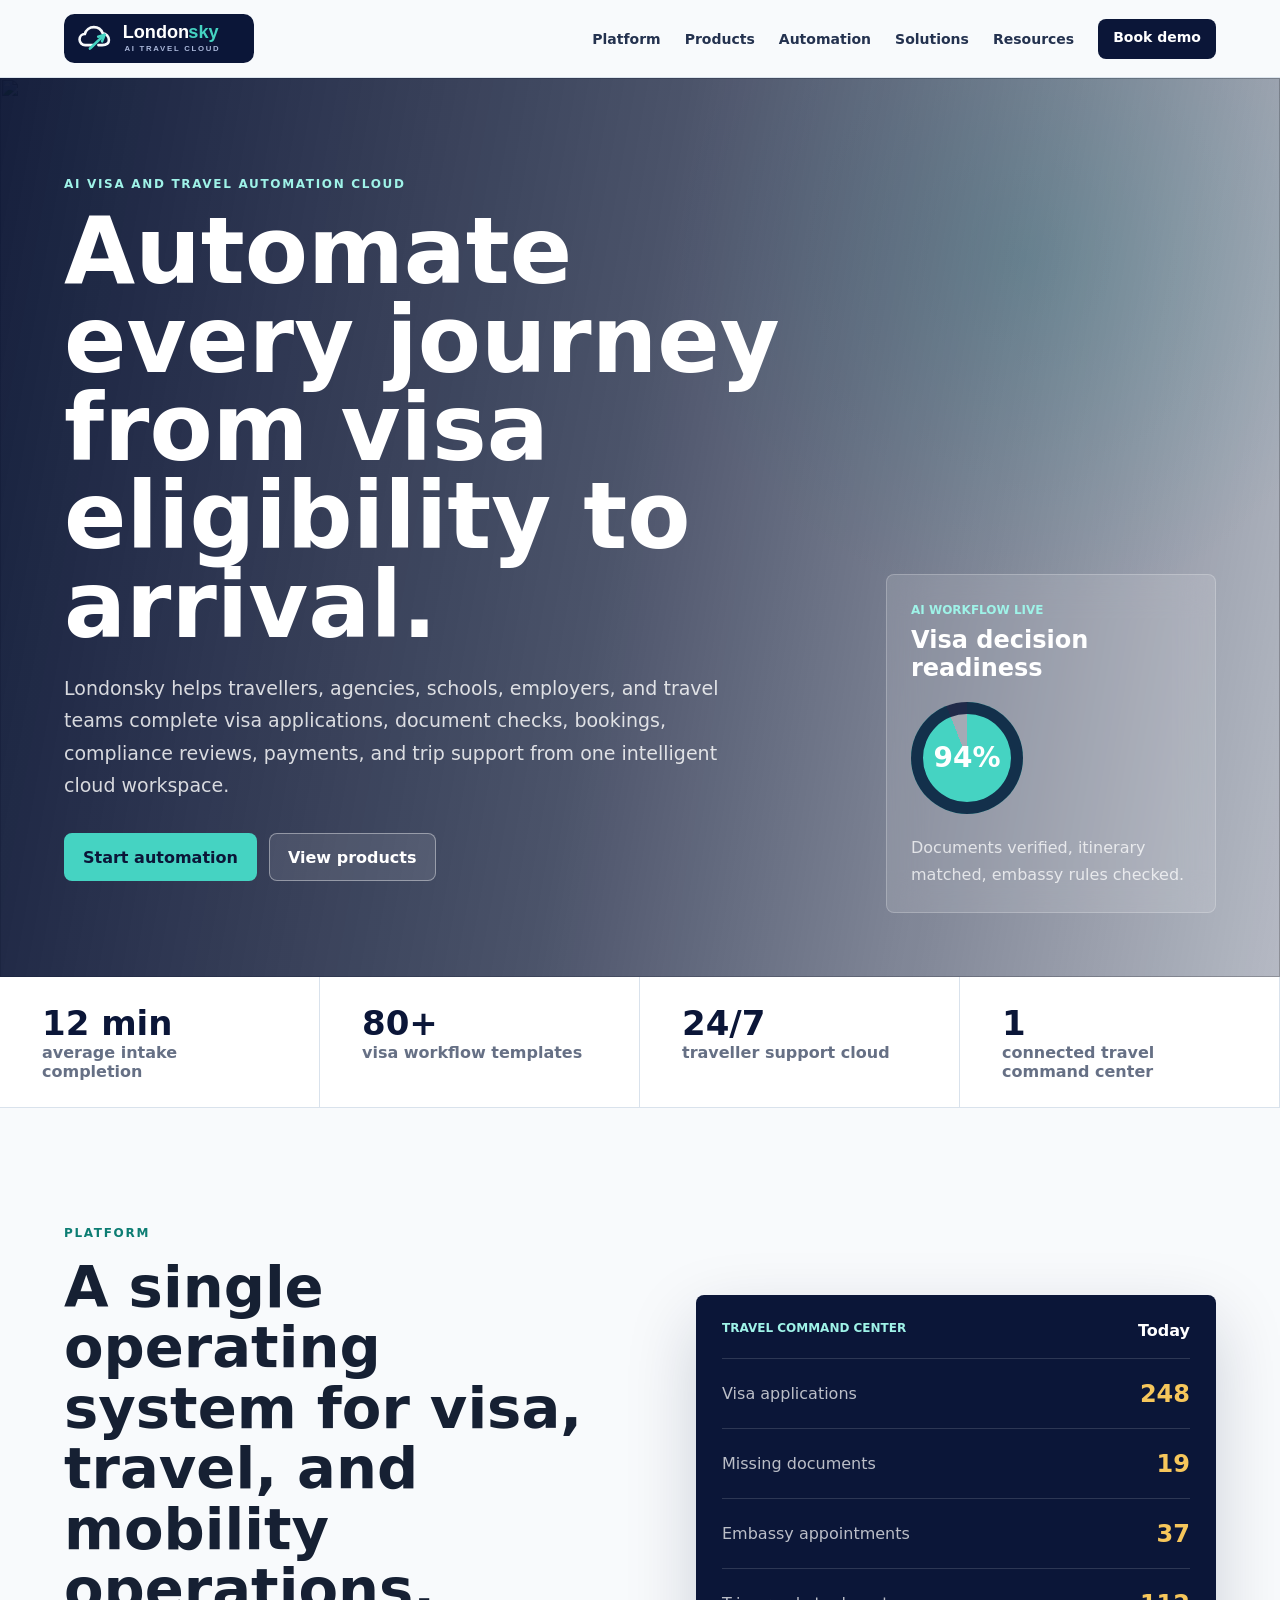
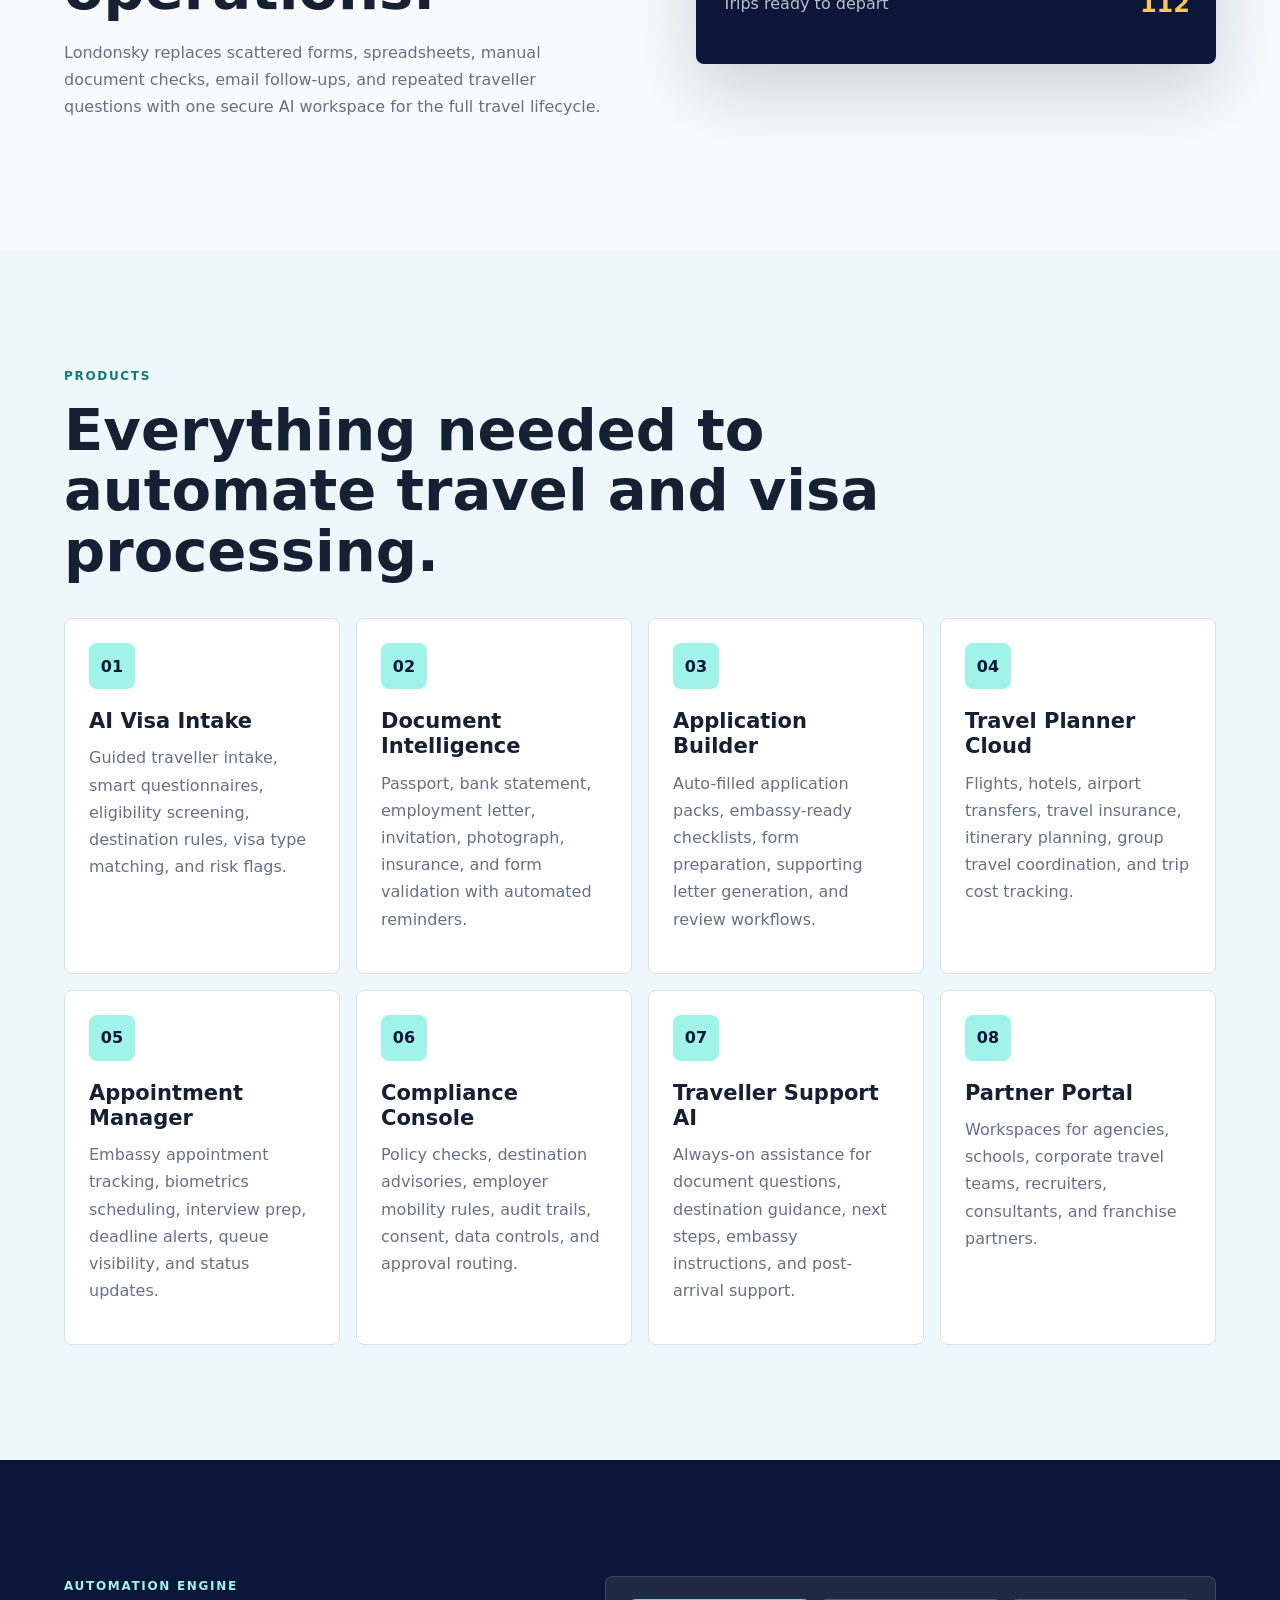
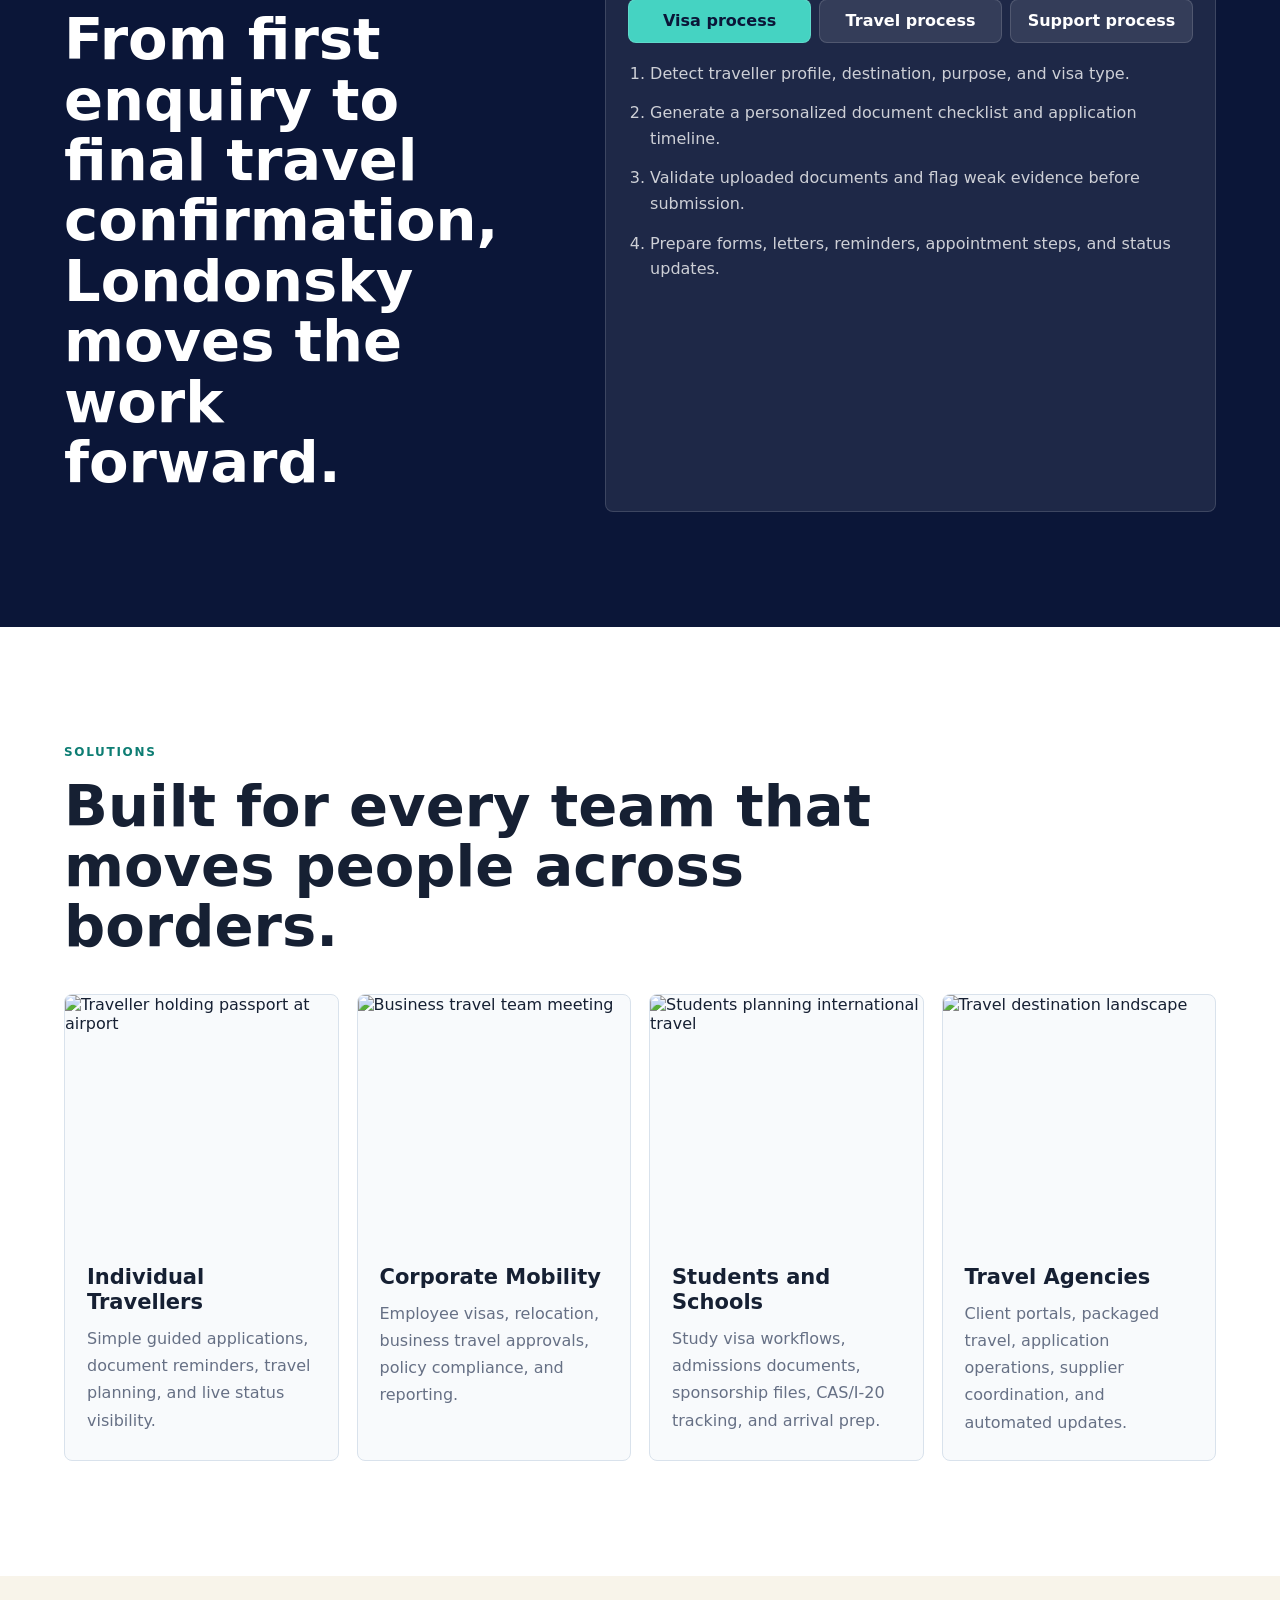
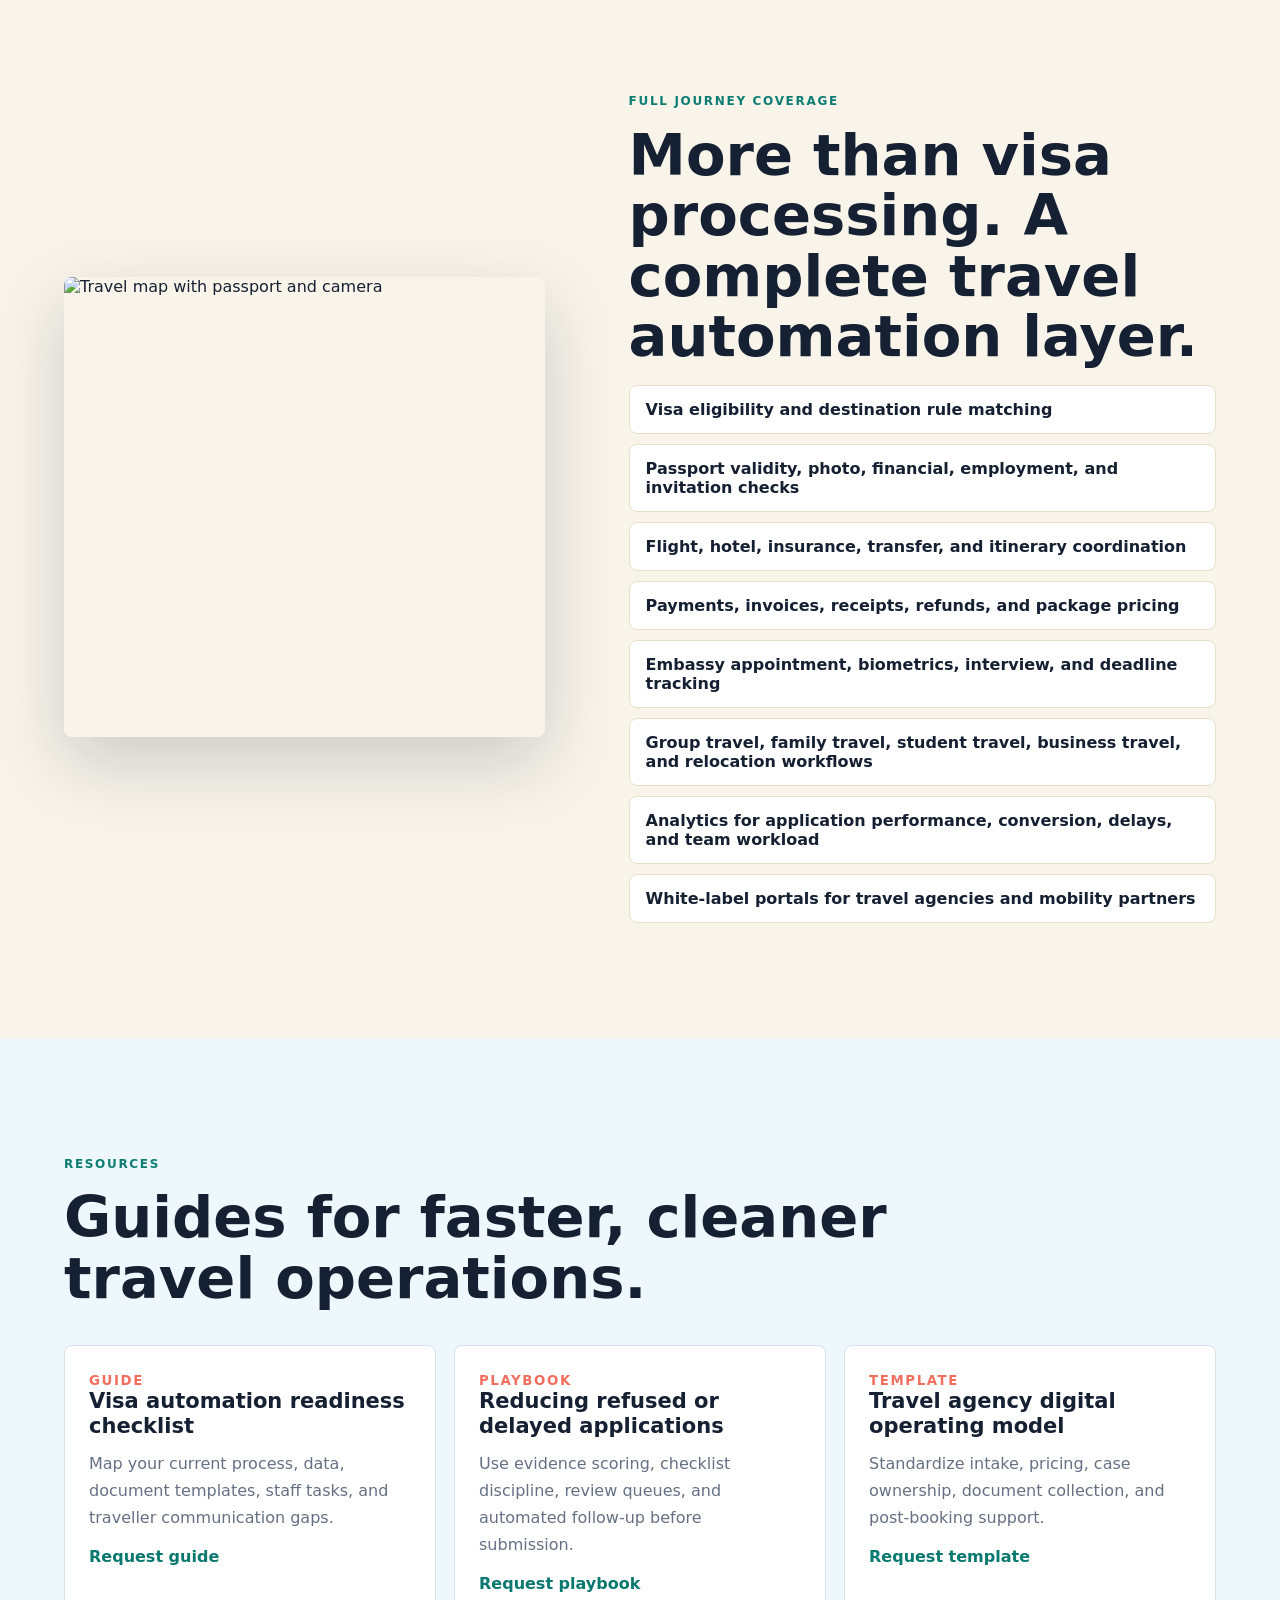
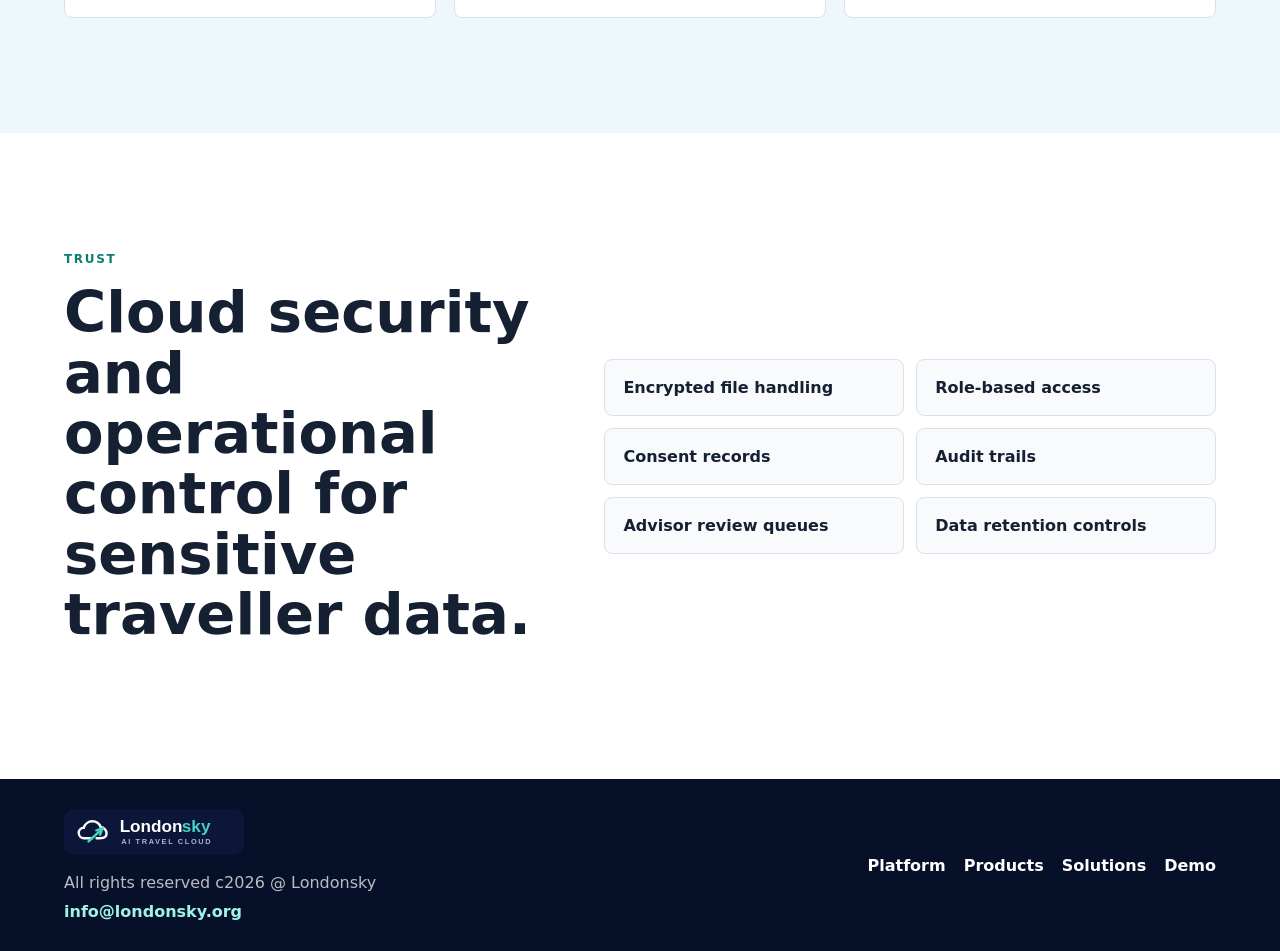
==== index.html @ 9ec7da18 "Create Londonsky travel website" ====
<!doctype html>
<html lang="en">
<head>
  <meta charset="utf-8">
  <meta name="viewport" content="width=device-width, initial-scale=1">
  <title>Londonsky | AI Visa and Travel Automation Cloud</title>
  <meta name="description" content="Londonsky automates visa processing, travel applications, itinerary planning, document checks, compliance, and traveller support in one AI-powered cloud platform.">
  <link rel="icon" href="favicon.svg" type="image/svg+xml">
  <link rel="preconnect" href="https://images.unsplash.com">
  <link rel="preconnect" href="https://images.pexels.com">
  <link rel="stylesheet" href="styles.css">
</head>
<body>
  <header class="site-header">
    <a class="brand" href="#top" aria-label="Londonsky home">
      <img src="logo.svg" alt="Londonsky">
    </a>
    <button class="nav-toggle" type="button" aria-expanded="false" aria-controls="site-nav">
      <span></span><span></span><span></span>
    </button>
    <nav id="site-nav" class="site-nav" aria-label="Primary navigation">
      <a href="#platform">Platform</a>
      <a href="#products">Products</a>
      <a href="#automation">Automation</a>
      <a href="#solutions">Solutions</a>
      <a href="#resources">Resources</a>
      <a class="nav-cta" href="contact.html">Book demo</a>
    </nav>
  </header>

  <main id="top">
    <section class="hero">
      <div class="hero-bg">
        <img src="https://images.unsplash.com/photo-1436491865332-7a61a109cc05?auto=format&fit=crop&w=1900&q=80" alt="">
      </div>
      <div class="hero-shade"></div>
      <div class="hero-inner">
        <p class="eyebrow">AI visa and travel automation cloud</p>
        <h1>Automate every journey from visa eligibility to arrival.</h1>
        <p class="hero-copy">Londonsky helps travellers, agencies, schools, employers, and travel teams complete visa applications, document checks, bookings, compliance reviews, payments, and trip support from one intelligent cloud workspace.</p>
        <div class="hero-actions">
          <a class="button button-primary" href="contact.html">Start automation</a>
          <a class="button button-ghost" href="#products">View products</a>
        </div>
      </div>
      <aside class="status-card" aria-label="Application status summary">
        <span>AI workflow live</span>
        <strong>Visa decision readiness</strong>
        <div class="score-ring">94%</div>
        <p>Documents verified, itinerary matched, embassy rules checked.</p>
      </aside>
    </section>

    <section class="strip" aria-label="Londonsky capabilities">
      <div><strong>12 min</strong><span>average intake completion</span></div>
      <div><strong>80+</strong><span>visa workflow templates</span></div>
      <div><strong>24/7</strong><span>traveller support cloud</span></div>
      <div><strong>1</strong><span>connected travel command center</span></div>
    </section>

    <section id="platform" class="section platform">
      <div class="section-copy">
        <p class="eyebrow">Platform</p>
        <h2>A single operating system for visa, travel, and mobility operations.</h2>
        <p>Londonsky replaces scattered forms, spreadsheets, manual document checks, email follow-ups, and repeated traveller questions with one secure AI workspace for the full travel lifecycle.</p>
      </div>
      <div class="ops-board">
        <div class="board-head">
          <span>Travel command center</span>
          <b>Today</b>
        </div>
        <div class="board-row"><span>Visa applications</span><strong>248</strong></div>
        <div class="board-row"><span>Missing documents</span><strong>19</strong></div>
        <div class="board-row"><span>Embassy appointments</span><strong>37</strong></div>
        <div class="board-row"><span>Trips ready to depart</span><strong>112</strong></div>
      </div>
    </section>

    <section id="products" class="section section-light">
      <div class="section-head">
        <p class="eyebrow">Products</p>
        <h2>Everything needed to automate travel and visa processing.</h2>
      </div>
      <div class="product-grid">
        <article>
          <span>01</span>
          <h3>AI Visa Intake</h3>
          <p>Guided traveller intake, smart questionnaires, eligibility screening, destination rules, visa type matching, and risk flags.</p>
        </article>
        <article>
          <span>02</span>
          <h3>Document Intelligence</h3>
          <p>Passport, bank statement, employment letter, invitation, photograph, insurance, and form validation with automated reminders.</p>
        </article>
        <article>
          <span>03</span>
          <h3>Application Builder</h3>
          <p>Auto-filled application packs, embassy-ready checklists, form preparation, supporting letter generation, and review workflows.</p>
        </article>
        <article>
          <span>04</span>
          <h3>Travel Planner Cloud</h3>
          <p>Flights, hotels, airport transfers, travel insurance, itinerary planning, group travel coordination, and trip cost tracking.</p>
        </article>
        <article>
          <span>05</span>
          <h3>Appointment Manager</h3>
          <p>Embassy appointment tracking, biometrics scheduling, interview prep, deadline alerts, queue visibility, and status updates.</p>
        </article>
        <article>
          <span>06</span>
          <h3>Compliance Console</h3>
          <p>Policy checks, destination advisories, employer mobility rules, audit trails, consent, data controls, and approval routing.</p>
        </article>
        <article>
          <span>07</span>
          <h3>Traveller Support AI</h3>
          <p>Always-on assistance for document questions, destination guidance, next steps, embassy instructions, and post-arrival support.</p>
        </article>
        <article>
          <span>08</span>
          <h3>Partner Portal</h3>
          <p>Workspaces for agencies, schools, corporate travel teams, recruiters, consultants, and franchise partners.</p>
        </article>
      </div>
    </section>

    <section id="automation" class="section automation">
      <div>
        <p class="eyebrow">Automation engine</p>
        <h2>From first enquiry to final travel confirmation, Londonsky moves the work forward.</h2>
      </div>
      <div class="automation-tabs">
        <div class="tab-buttons" role="tablist" aria-label="Automation workflows">
          <button class="active" type="button" data-tab="visa">Visa process</button>
          <button type="button" data-tab="travel">Travel process</button>
          <button type="button" data-tab="support">Support process</button>
        </div>
        <div class="tab-panel active" id="visa">
          <ol>
            <li>Detect traveller profile, destination, purpose, and visa type.</li>
            <li>Generate a personalized document checklist and application timeline.</li>
            <li>Validate uploaded documents and flag weak evidence before submission.</li>
            <li>Prepare forms, letters, reminders, appointment steps, and status updates.</li>
          </ol>
        </div>
        <div class="tab-panel" id="travel">
          <ol>
            <li>Create smart itineraries based on visa rules, budget, and trip goals.</li>
            <li>Coordinate flights, hotels, insurance, transfers, and travel documents.</li>
            <li>Track payment milestones, approvals, deadlines, and supplier tasks.</li>
            <li>Send departure packs with confirmations, contacts, and local guidance.</li>
          </ol>
        </div>
        <div class="tab-panel" id="support">
          <ol>
            <li>Answer traveller questions with AI-guided next steps.</li>
            <li>Escalate complex cases to human advisors with complete case history.</li>
            <li>Monitor rule changes, missing documents, and urgent deadlines.</li>
            <li>Keep travellers informed before, during, and after the journey.</li>
          </ol>
        </div>
      </div>
    </section>

    <section id="solutions" class="section solutions">
      <div class="section-head">
        <p class="eyebrow">Solutions</p>
        <h2>Built for every team that moves people across borders.</h2>
      </div>
      <div class="solution-grid">
        <article>
          <img src="https://images.pexels.com/photos/3769138/pexels-photo-3769138.jpeg?auto=compress&cs=tinysrgb&w=900" alt="Traveller holding passport at airport">
          <h3>Individual Travellers</h3>
          <p>Simple guided applications, document reminders, travel planning, and live status visibility.</p>
        </article>
        <article>
          <img src="https://images.unsplash.com/photo-1521791136064-7986c2920216?auto=format&fit=crop&w=900&q=80" alt="Business travel team meeting">
          <h3>Corporate Mobility</h3>
          <p>Employee visas, relocation, business travel approvals, policy compliance, and reporting.</p>
        </article>
        <article>
          <img src="https://images.unsplash.com/photo-1523580846011-d3a5bc25702b?auto=format&fit=crop&w=900&q=80" alt="Students planning international travel">
          <h3>Students and Schools</h3>
          <p>Study visa workflows, admissions documents, sponsorship files, CAS/I-20 tracking, and arrival prep.</p>
        </article>
        <article>
          <img src="https://images.unsplash.com/photo-1500530855697-b586d89ba3ee?auto=format&fit=crop&w=900&q=80" alt="Travel destination landscape">
          <h3>Travel Agencies</h3>
          <p>Client portals, packaged travel, application operations, supplier coordination, and automated updates.</p>
        </article>
      </div>
    </section>

    <section class="section journey">
      <div class="journey-image">
        <img src="https://images.unsplash.com/photo-1488646953014-85cb44e25828?auto=format&fit=crop&w=1200&q=80" alt="Travel map with passport and camera">
      </div>
      <div>
        <p class="eyebrow">Full journey coverage</p>
        <h2>More than visa processing. A complete travel automation layer.</h2>
        <div class="feature-list">
          <span>Visa eligibility and destination rule matching</span>
          <span>Passport validity, photo, financial, employment, and invitation checks</span>
          <span>Flight, hotel, insurance, transfer, and itinerary coordination</span>
          <span>Payments, invoices, receipts, refunds, and package pricing</span>
          <span>Embassy appointment, biometrics, interview, and deadline tracking</span>
          <span>Group travel, family travel, student travel, business travel, and relocation workflows</span>
          <span>Analytics for application performance, conversion, delays, and team workload</span>
          <span>White-label portals for travel agencies and mobility partners</span>
        </div>
      </div>
    </section>

    <section id="resources" class="section resources">
      <div class="section-head">
        <p class="eyebrow">Resources</p>
        <h2>Guides for faster, cleaner travel operations.</h2>
      </div>
      <div class="resource-grid">
        <article>
          <small>Guide</small>
          <h3>Visa automation readiness checklist</h3>
          <p>Map your current process, data, document templates, staff tasks, and traveller communication gaps.</p>
          <a href="contact.html">Request guide</a>
        </article>
        <article>
          <small>Playbook</small>
          <h3>Reducing refused or delayed applications</h3>
          <p>Use evidence scoring, checklist discipline, review queues, and automated follow-up before submission.</p>
          <a href="contact.html">Request playbook</a>
        </article>
        <article>
          <small>Template</small>
          <h3>Travel agency digital operating model</h3>
          <p>Standardize intake, pricing, case ownership, document collection, and post-booking support.</p>
          <a href="contact.html">Request template</a>
        </article>
      </div>
    </section>

    <section class="section trust">
      <div>
        <p class="eyebrow">Trust</p>
        <h2>Cloud security and operational control for sensitive traveller data.</h2>
      </div>
      <div class="trust-grid">
        <span>Encrypted file handling</span>
        <span>Role-based access</span>
        <span>Consent records</span>
        <span>Audit trails</span>
        <span>Advisor review queues</span>
        <span>Data retention controls</span>
      </div>
    </section>

  </main>

  <footer class="site-footer">
    <div class="footer-brand">
      <a class="footer-logo" href="#top"><img src="logo.svg" alt="Londonsky"></a>
      <p>All rights reserved c2026 @ Londonsky</p>
      <a href="mailto:info@londonsky.org">info@londonsky.org</a>
    </div>
    <nav aria-label="Footer navigation">
      <a href="#platform">Platform</a>
      <a href="#products">Products</a>
      <a href="#solutions">Solutions</a>
      <a href="contact.html">Demo</a>
    </nav>
  </footer>

  <script src="script.js"></script>
</body>
</html>
---- styles.css ----
:root {
  --navy: #0b1638;
  --navy-2: #121f4a;
  --sky: #45d3c2;
  --aqua: #9ff3e8;
  --gold: #f6c65b;
  --coral: #f06f5f;
  --paper: #f8fafc;
  --white: #ffffff;
  --ink: #162033;
  --muted: #667085;
  --line: #d9e2ec;
  --shadow: 0 26px 70px rgba(11, 22, 56, 0.18);
  font-family: Inter, ui-sans-serif, system-ui, -apple-system, BlinkMacSystemFont, "Segoe UI", sans-serif;
}

* {
  box-sizing: border-box;
}

html {
  scroll-behavior: smooth;
}

body {
  margin: 0;
  color: var(--ink);
  background: var(--paper);
}

img {
  display: block;
  max-width: 100%;
}

a {
  color: inherit;
  text-decoration: none;
}

.site-header {
  position: sticky;
  top: 0;
  z-index: 30;
  display: flex;
  align-items: center;
  justify-content: space-between;
  min-height: 78px;
  padding: 12px clamp(18px, 5vw, 68px);
  background: rgba(248, 250, 252, 0.92);
  border-bottom: 1px solid rgba(217, 226, 236, 0.92);
  backdrop-filter: blur(16px);
}

.brand img {
  width: 190px;
  height: auto;
}

.site-nav {
  display: flex;
  align-items: center;
  gap: 24px;
  color: #24324f;
  font-size: 14px;
  font-weight: 800;
}

.nav-cta {
  min-height: 40px;
  padding: 10px 15px;
  color: var(--white);
  background: var(--navy);
  border-radius: 8px;
}

.nav-toggle {
  display: none;
  width: 42px;
  height: 42px;
  padding: 10px;
  background: var(--white);
  border: 1px solid var(--line);
  border-radius: 8px;
}

.nav-toggle span {
  display: block;
  height: 2px;
  margin: 5px 0;
  background: var(--navy);
}

.hero {
  position: relative;
  display: grid;
  min-height: calc(100vh - 78px);
  padding: clamp(42px, 8vw, 96px) clamp(18px, 5vw, 68px);
  overflow: hidden;
}

.hero-bg,
.hero-shade {
  position: absolute;
  inset: 0;
}

.hero-bg img {
  width: 100%;
  height: 100%;
  object-fit: cover;
}

.hero-shade {
  background:
    linear-gradient(100deg, rgba(9, 19, 50, 0.95), rgba(9, 19, 50, 0.72) 48%, rgba(9, 19, 50, 0.28)),
    radial-gradient(circle at 80% 20%, rgba(69, 211, 194, 0.28), transparent 28%);
}

.hero-inner {
  position: relative;
  z-index: 2;
  align-self: center;
  width: min(820px, 100%);
  color: var(--white);
}

.eyebrow {
  margin: 0 0 14px;
  color: #0d7d73;
  font-size: 12px;
  font-weight: 900;
  letter-spacing: 0.14em;
  text-transform: uppercase;
}

.hero .eyebrow,
.automation .eyebrow {
  color: var(--aqua);
}

h1,
h2,
h3,
p {
  margin-top: 0;
}

h1 {
  margin-bottom: 22px;
  font-size: clamp(44px, 7.5vw, 92px);
  line-height: 0.96;
  letter-spacing: 0;
}

h2 {
  margin-bottom: 18px;
  font-size: clamp(30px, 4.5vw, 58px);
  line-height: 1.05;
  letter-spacing: 0;
}

h3 {
  margin-bottom: 10px;
  font-size: 21px;
  line-height: 1.2;
}

p {
  color: var(--muted);
  line-height: 1.7;
}

.hero-copy {
  max-width: 690px;
  color: rgba(255, 255, 255, 0.82);
  font-size: 19px;
}

.hero-actions {
  display: flex;
  flex-wrap: wrap;
  gap: 12px;
  margin-top: 32px;
}

.button {
  display: inline-flex;
  align-items: center;
  justify-content: center;
  min-height: 48px;
  padding: 0 18px;
  border: 1px solid transparent;
  border-radius: 8px;
  font-weight: 900;
}

.button-primary {
  color: var(--navy);
  background: var(--sky);
}

.button-ghost {
  color: var(--white);
  background: rgba(255, 255, 255, 0.1);
  border-color: rgba(255, 255, 255, 0.4);
}

.status-card {
  position: absolute;
  right: clamp(18px, 5vw, 68px);
  bottom: clamp(20px, 5vw, 68px);
  z-index: 2;
  width: min(330px, calc(100% - 36px));
  padding: 24px;
  color: var(--white);
  background: rgba(255, 255, 255, 0.13);
  border: 1px solid rgba(255, 255, 255, 0.22);
  border-radius: 8px;
  backdrop-filter: blur(18px);
}

.status-card span {
  color: var(--aqua);
  font-size: 12px;
  font-weight: 900;
  text-transform: uppercase;
}

.status-card strong {
  display: block;
  margin-top: 8px;
  font-size: 24px;
}

.score-ring {
  display: grid;
  width: 112px;
  height: 112px;
  margin: 20px 0;
  place-items: center;
  background: conic-gradient(var(--sky) 94%, rgba(255, 255, 255, 0.18) 0);
  border-radius: 50%;
  color: var(--white);
  font-size: 28px;
  font-weight: 900;
  box-shadow: inset 0 0 0 12px rgba(11, 22, 56, 0.86);
}

.status-card p {
  margin: 0;
  color: rgba(255, 255, 255, 0.74);
}

.strip {
  display: grid;
  grid-template-columns: repeat(4, 1fr);
  background: var(--white);
  border-bottom: 1px solid var(--line);
}

.strip div {
  padding: 26px clamp(18px, 4vw, 42px);
  border-right: 1px solid var(--line);
}

.strip strong {
  display: block;
  color: var(--navy);
  font-size: 34px;
}

.strip span {
  color: var(--muted);
  font-weight: 800;
}

.section {
  padding: clamp(64px, 9vw, 120px) clamp(18px, 5vw, 68px);
}

.section-light {
  background: #eef7fb;
}

.platform {
  display: grid;
  grid-template-columns: minmax(0, 1fr) minmax(330px, 520px);
  gap: clamp(36px, 7vw, 90px);
  align-items: center;
}

.section-copy {
  max-width: 760px;
}

.ops-board {
  padding: 26px;
  color: var(--white);
  background: var(--navy);
  border-radius: 8px;
  box-shadow: var(--shadow);
}

.board-head,
.board-row {
  display: flex;
  justify-content: space-between;
  gap: 20px;
}

.board-head {
  margin-bottom: 18px;
}

.board-head span {
  color: var(--aqua);
  font-size: 12px;
  font-weight: 900;
  text-transform: uppercase;
}

.board-row {
  align-items: center;
  min-height: 70px;
  border-top: 1px solid rgba(255, 255, 255, 0.14);
}

.board-row span {
  color: rgba(255, 255, 255, 0.72);
}

.board-row strong {
  color: var(--gold);
  font-size: 24px;
}

.section-head {
  max-width: 900px;
  margin-bottom: 36px;
}

.product-grid {
  display: grid;
  grid-template-columns: repeat(4, 1fr);
  gap: 16px;
}

.product-grid article,
.resource-grid article {
  padding: 24px;
  background: var(--white);
  border: 1px solid var(--line);
  border-radius: 8px;
}

.product-grid span {
  display: inline-grid;
  width: 46px;
  height: 46px;
  margin-bottom: 20px;
  place-items: center;
  color: var(--navy);
  background: var(--aqua);
  border-radius: 8px;
  font-weight: 900;
}

.automation {
  display: grid;
  grid-template-columns: minmax(0, 0.85fr) minmax(380px, 1.15fr);
  gap: clamp(34px, 7vw, 90px);
  color: var(--white);
  background: var(--navy);
}

.automation h2 {
  color: var(--white);
}

.automation-tabs {
  padding: 22px;
  background: rgba(255, 255, 255, 0.08);
  border: 1px solid rgba(255, 255, 255, 0.14);
  border-radius: 8px;
}

.tab-buttons {
  display: grid;
  grid-template-columns: repeat(3, 1fr);
  gap: 8px;
  margin-bottom: 18px;
}

.tab-buttons button {
  min-height: 44px;
  color: var(--white);
  background: rgba(255, 255, 255, 0.1);
  border: 1px solid rgba(255, 255, 255, 0.14);
  border-radius: 8px;
  font: inherit;
  font-weight: 900;
  cursor: pointer;
}

.tab-buttons button.active {
  color: var(--navy);
  background: var(--sky);
}

.tab-panel {
  display: none;
}

.tab-panel.active {
  display: block;
}

.tab-panel ol {
  margin: 0;
  padding-left: 22px;
}

.tab-panel li {
  margin: 14px 0;
  color: rgba(255, 255, 255, 0.78);
  line-height: 1.6;
}

.solutions {
  background: var(--white);
}

.solution-grid {
  display: grid;
  grid-template-columns: repeat(4, 1fr);
  gap: 18px;
}

.solution-grid article {
  overflow: hidden;
  background: var(--paper);
  border: 1px solid var(--line);
  border-radius: 8px;
}

.solution-grid img {
  width: 100%;
  aspect-ratio: 1.1;
  object-fit: cover;
}

.solution-grid h3,
.solution-grid p {
  margin-right: 22px;
  margin-left: 22px;
}

.solution-grid h3 {
  margin-top: 22px;
}

.solution-grid p {
  margin-bottom: 24px;
}

.journey {
  display: grid;
  grid-template-columns: minmax(320px, 0.9fr) minmax(0, 1.1fr);
  gap: clamp(34px, 7vw, 84px);
  align-items: center;
  background: #f8f4ea;
}

.journey-image img {
  width: 100%;
  min-height: 460px;
  object-fit: cover;
  border-radius: 8px;
  box-shadow: var(--shadow);
}

.feature-list {
  display: grid;
  gap: 10px;
}

.feature-list span {
  padding: 14px 16px;
  background: var(--white);
  border: 1px solid #eadfca;
  border-radius: 8px;
  font-weight: 800;
}

.resources {
  background: #eef7fb;
}

.resource-grid {
  display: grid;
  grid-template-columns: repeat(3, 1fr);
  gap: 18px;
}

.resource-grid small {
  color: var(--coral);
  font-weight: 900;
  letter-spacing: 0.12em;
  text-transform: uppercase;
}

.resource-grid a {
  color: #09786f;
  font-weight: 900;
}

.trust {
  display: grid;
  grid-template-columns: minmax(0, 0.9fr) minmax(360px, 1.1fr);
  gap: 40px;
  align-items: center;
  background: var(--white);
}

.trust-grid {
  display: grid;
  grid-template-columns: repeat(2, 1fr);
  gap: 12px;
}

.trust-grid span {
  padding: 18px;
  background: var(--paper);
  border: 1px solid var(--line);
  border-radius: 8px;
  font-weight: 900;
}

.contact {
  display: grid;
  grid-template-columns: minmax(0, 0.85fr) minmax(360px, 1.15fr);
  gap: 44px;
  background: var(--navy);
}

.contact h2,
.contact p {
  color: var(--white);
}

.contact p {
  color: rgba(255, 255, 255, 0.72);
}

.contact-form {
  display: grid;
  grid-template-columns: repeat(2, 1fr);
  gap: 16px;
  padding: 24px;
  background: var(--white);
  border-radius: 8px;
}

label {
  display: grid;
  gap: 8px;
  color: #24324f;
  font-size: 13px;
  font-weight: 900;
}

input,
select,
textarea {
  width: 100%;
  min-height: 46px;
  padding: 12px 13px;
  color: var(--ink);
  background: #f8fafc;
  border: 1px solid var(--line);
  border-radius: 8px;
  font: inherit;
}

textarea {
  resize: vertical;
}

.full {
  grid-column: 1 / -1;
}

.site-footer {
  display: flex;
  justify-content: space-between;
  gap: 24px;
  padding: 30px clamp(18px, 5vw, 68px);
  color: var(--white);
  background: #071029;
}

.footer-logo img {
  width: 180px;
}

.footer-brand p {
  margin: 14px 0 6px;
  color: rgba(255, 255, 255, 0.72);
}

.footer-brand a:not(.footer-logo) {
  color: var(--aqua);
  font-weight: 900;
}

.site-footer nav {
  display: flex;
  flex-wrap: wrap;
  gap: 18px;
  align-items: center;
  font-weight: 900;
}

.contact-page {
  min-height: 100vh;
  background:
    linear-gradient(135deg, rgba(11, 22, 56, 0.94), rgba(18, 31, 74, 0.92)),
    url("https://images.unsplash.com/photo-1488646953014-85cb44e25828?auto=format&fit=crop&w=1400&q=80") center/cover;
}

.minimal-contact {
  display: grid;
  min-height: 100vh;
  place-items: center;
  padding: clamp(22px, 5vw, 64px);
}

.contact-logo {
  position: absolute;
  top: clamp(18px, 4vw, 34px);
  left: clamp(18px, 4vw, 34px);
}

.contact-logo img {
  width: 180px;
}

.contact-card {
  width: min(720px, 100%);
  padding: clamp(24px, 5vw, 42px);
  background: var(--white);
  border: 1px solid rgba(255, 255, 255, 0.34);
  border-radius: 8px;
  box-shadow: var(--shadow);
}

.contact-card h1 {
  margin-bottom: 12px;
  color: var(--navy);
  font-size: clamp(32px, 6vw, 58px);
  line-height: 1;
}

.contact-card > p a {
  color: #09786f;
  font-weight: 900;
}

.minimal-form {
  margin-top: 26px;
  padding: 0;
  box-shadow: none;
}

@media (max-width: 1180px) {
  .product-grid,
  .solution-grid {
    grid-template-columns: repeat(2, 1fr);
  }

  .status-card {
    position: relative;
    right: auto;
    bottom: auto;
    margin-top: 34px;
  }
}

@media (max-width: 860px) {
  .nav-toggle {
    display: block;
  }

  .site-nav {
    position: absolute;
    top: 76px;
    right: 18px;
    left: 18px;
    display: none;
    flex-direction: column;
    align-items: stretch;
    gap: 0;
    padding: 12px;
    background: var(--white);
    border: 1px solid var(--line);
    border-radius: 8px;
    box-shadow: var(--shadow);
  }

  .site-nav.open {
    display: flex;
  }

  .site-nav a {
    padding: 13px;
  }

  .nav-cta {
    text-align: center;
  }

  .hero {
    min-height: auto;
  }

  .strip {
    grid-template-columns: repeat(2, 1fr);
  }

  .platform,
  .automation,
  .journey,
  .trust,
  .contact {
    grid-template-columns: 1fr;
  }
}

@media (max-width: 620px) {
  .brand img {
    width: 160px;
  }

  .strip,
  .product-grid,
  .solution-grid,
  .resource-grid,
  .trust-grid,
  .contact-form,
  .tab-buttons {
    grid-template-columns: 1fr;
  }

  .journey-image img {
    min-height: 300px;
  }

  .site-footer {
    display: block;
  }

  .site-footer nav {
    margin-top: 22px;
  }

  .contact-logo {
    position: static;
    justify-self: start;
    margin-bottom: 28px;
  }
}
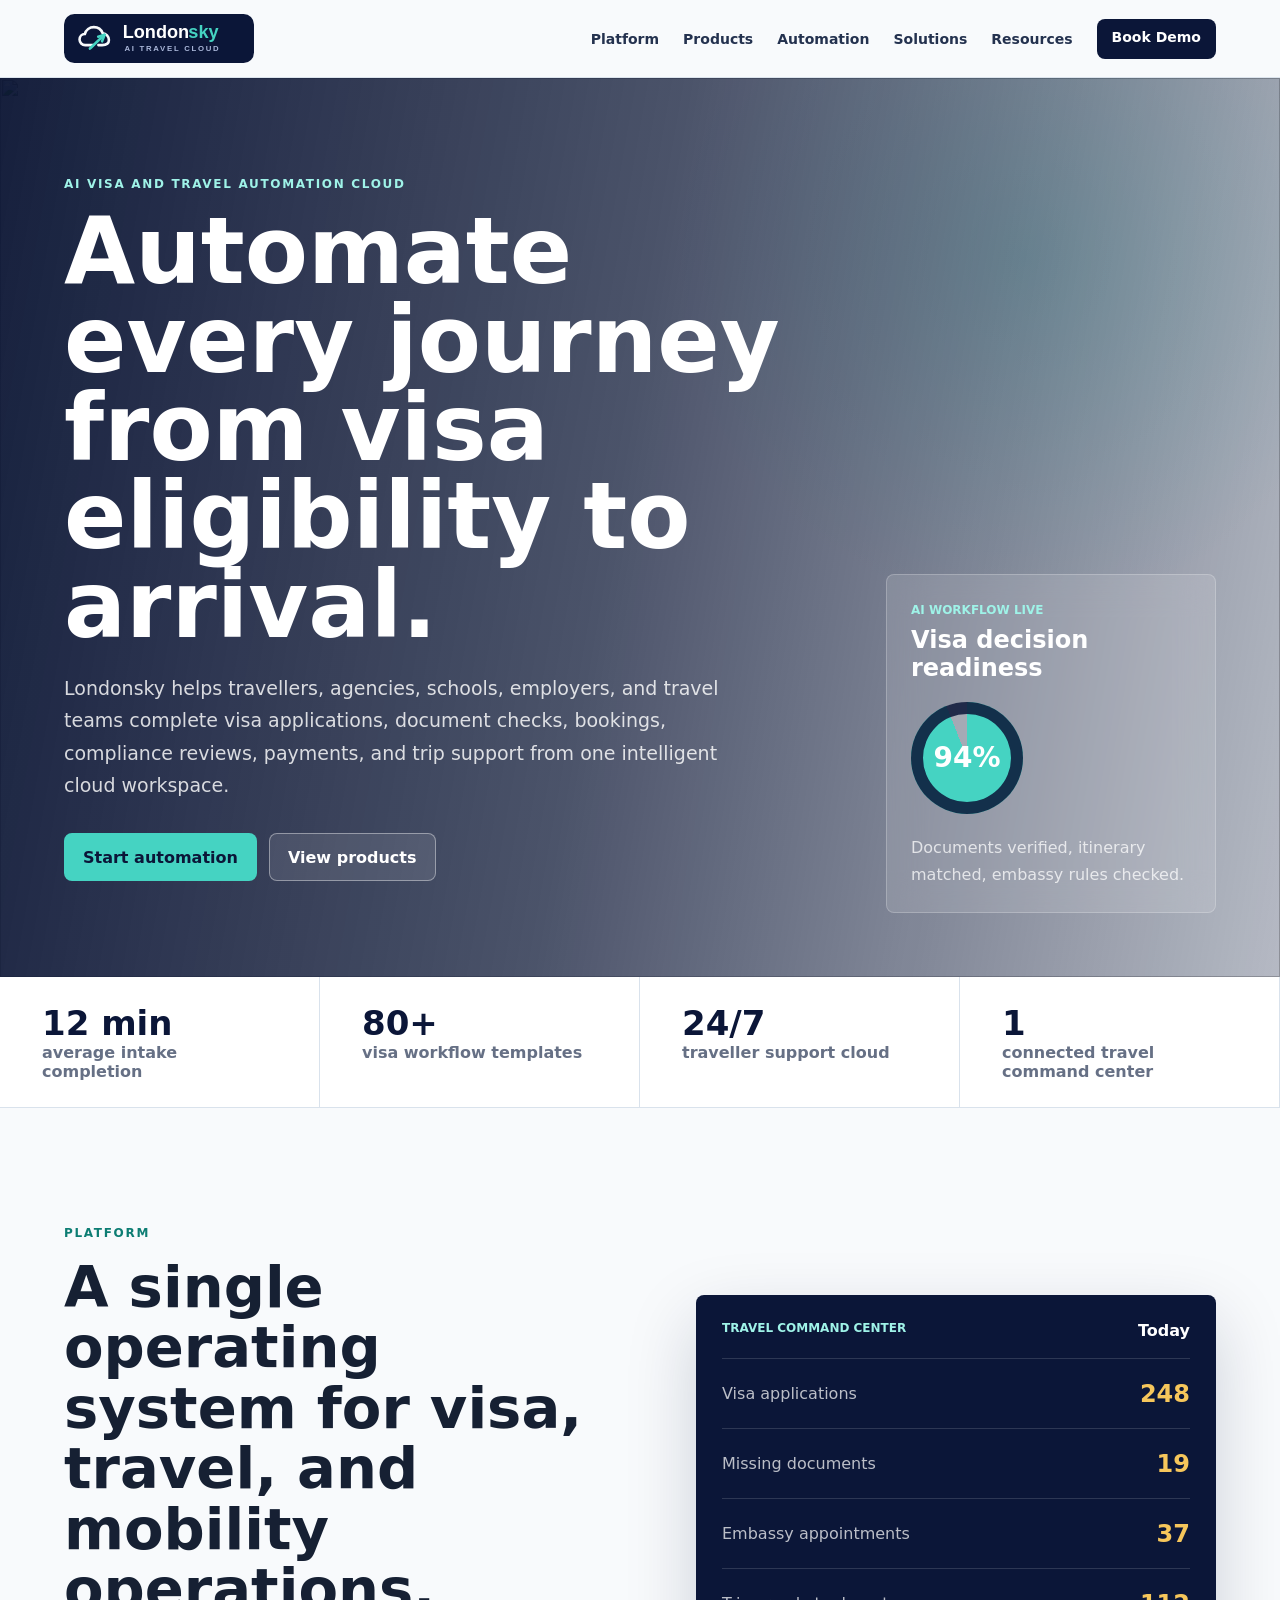
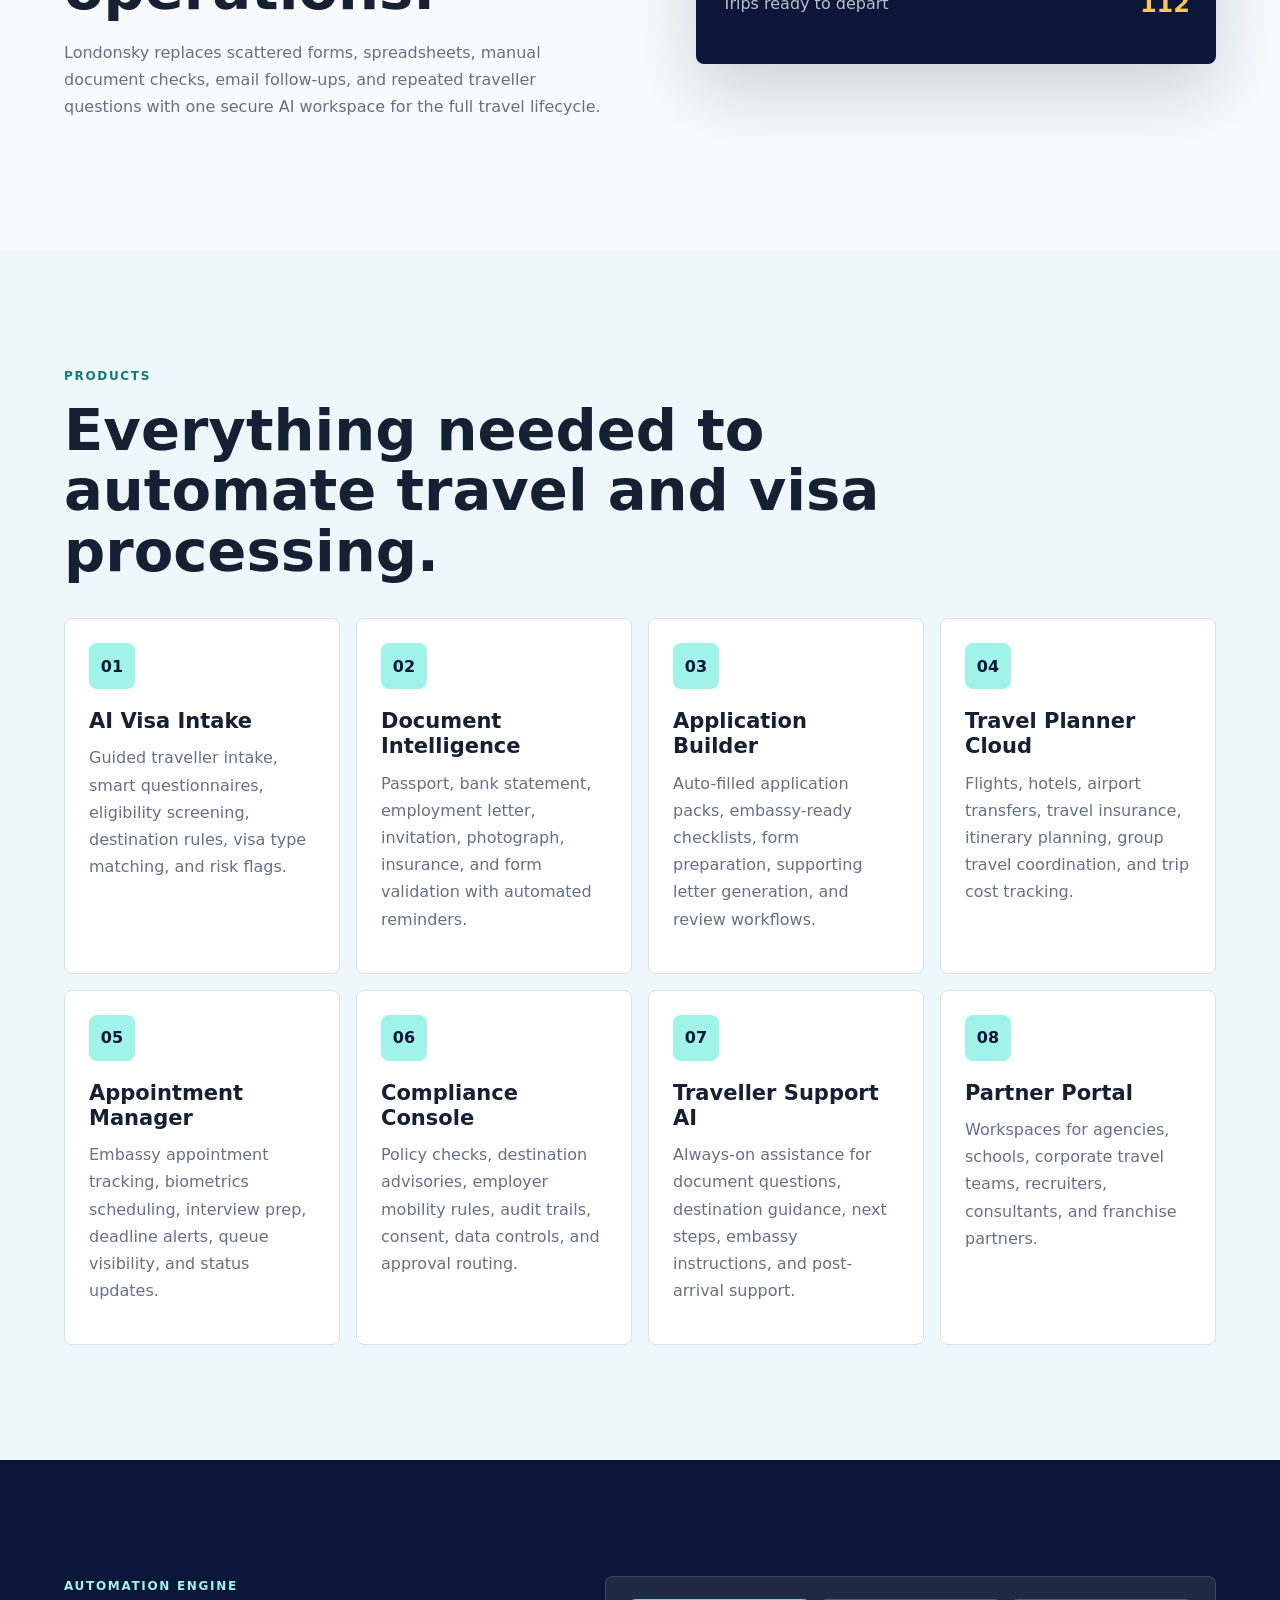
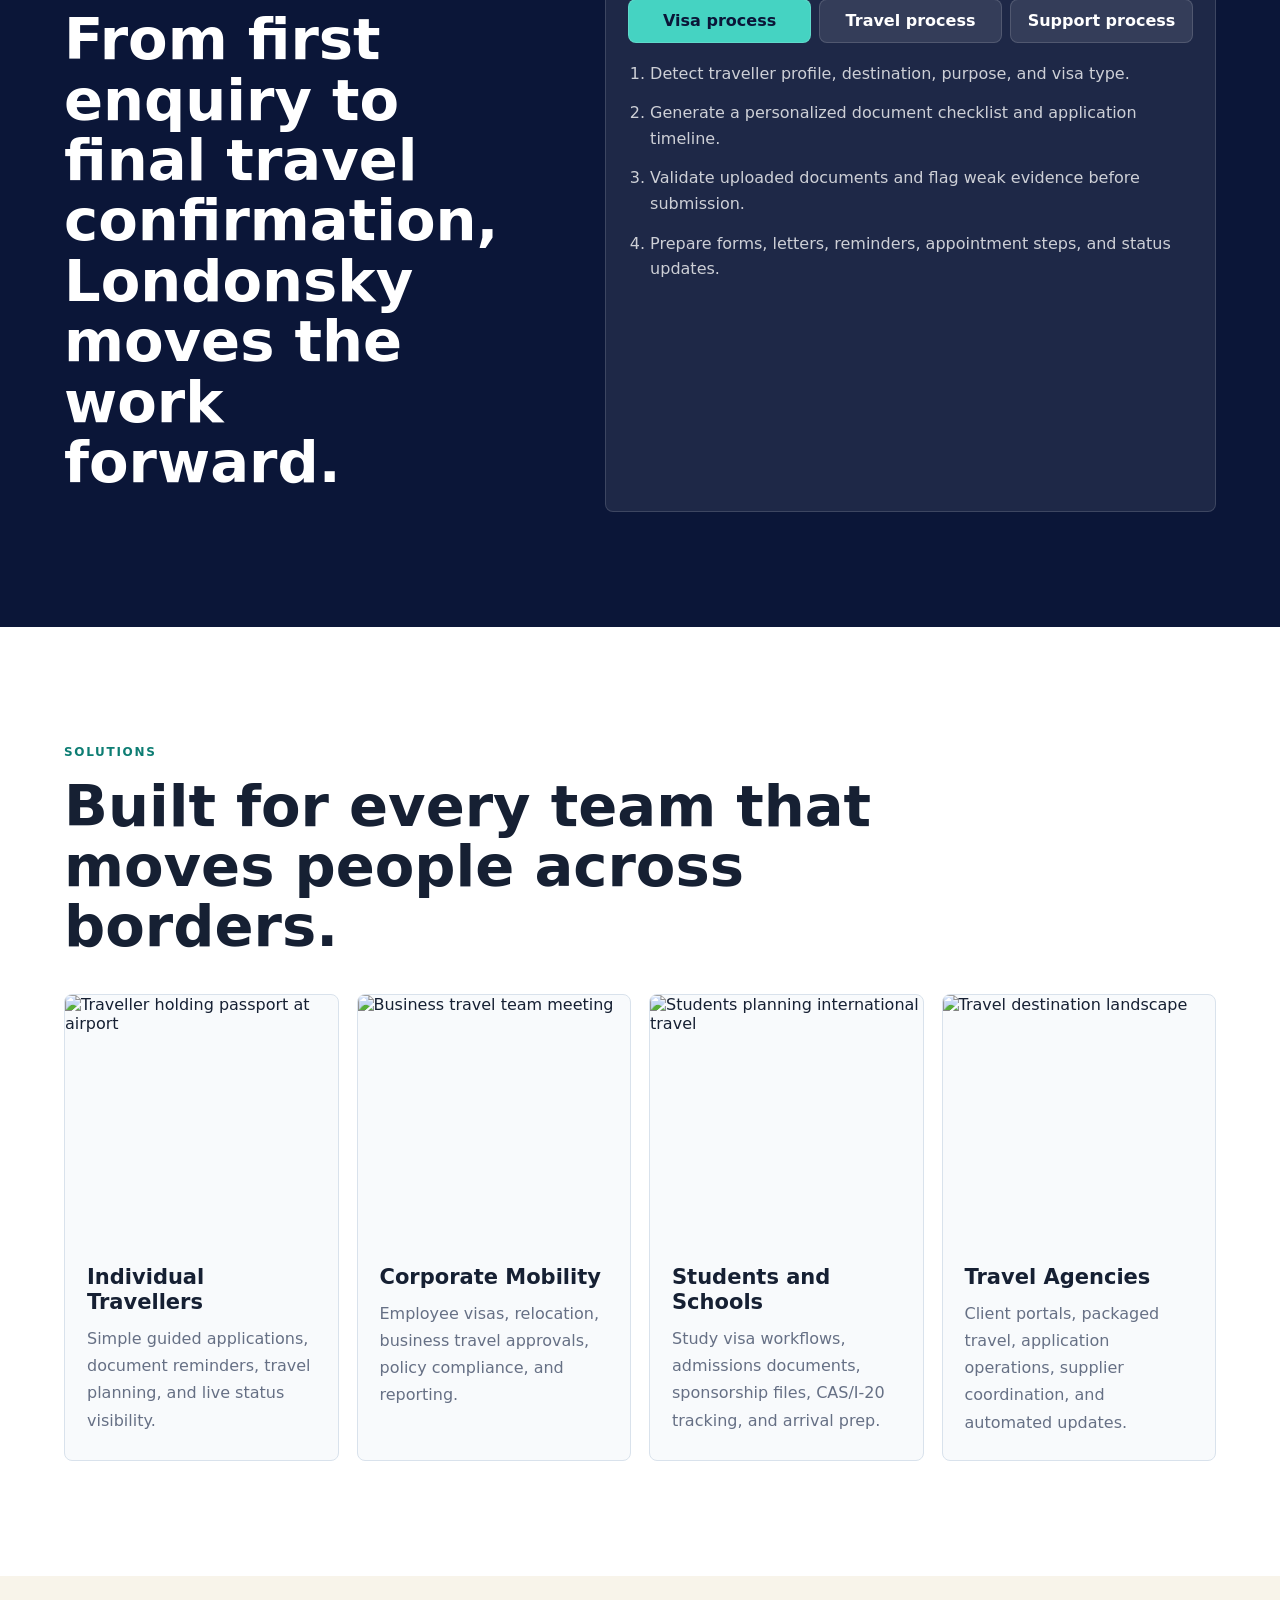
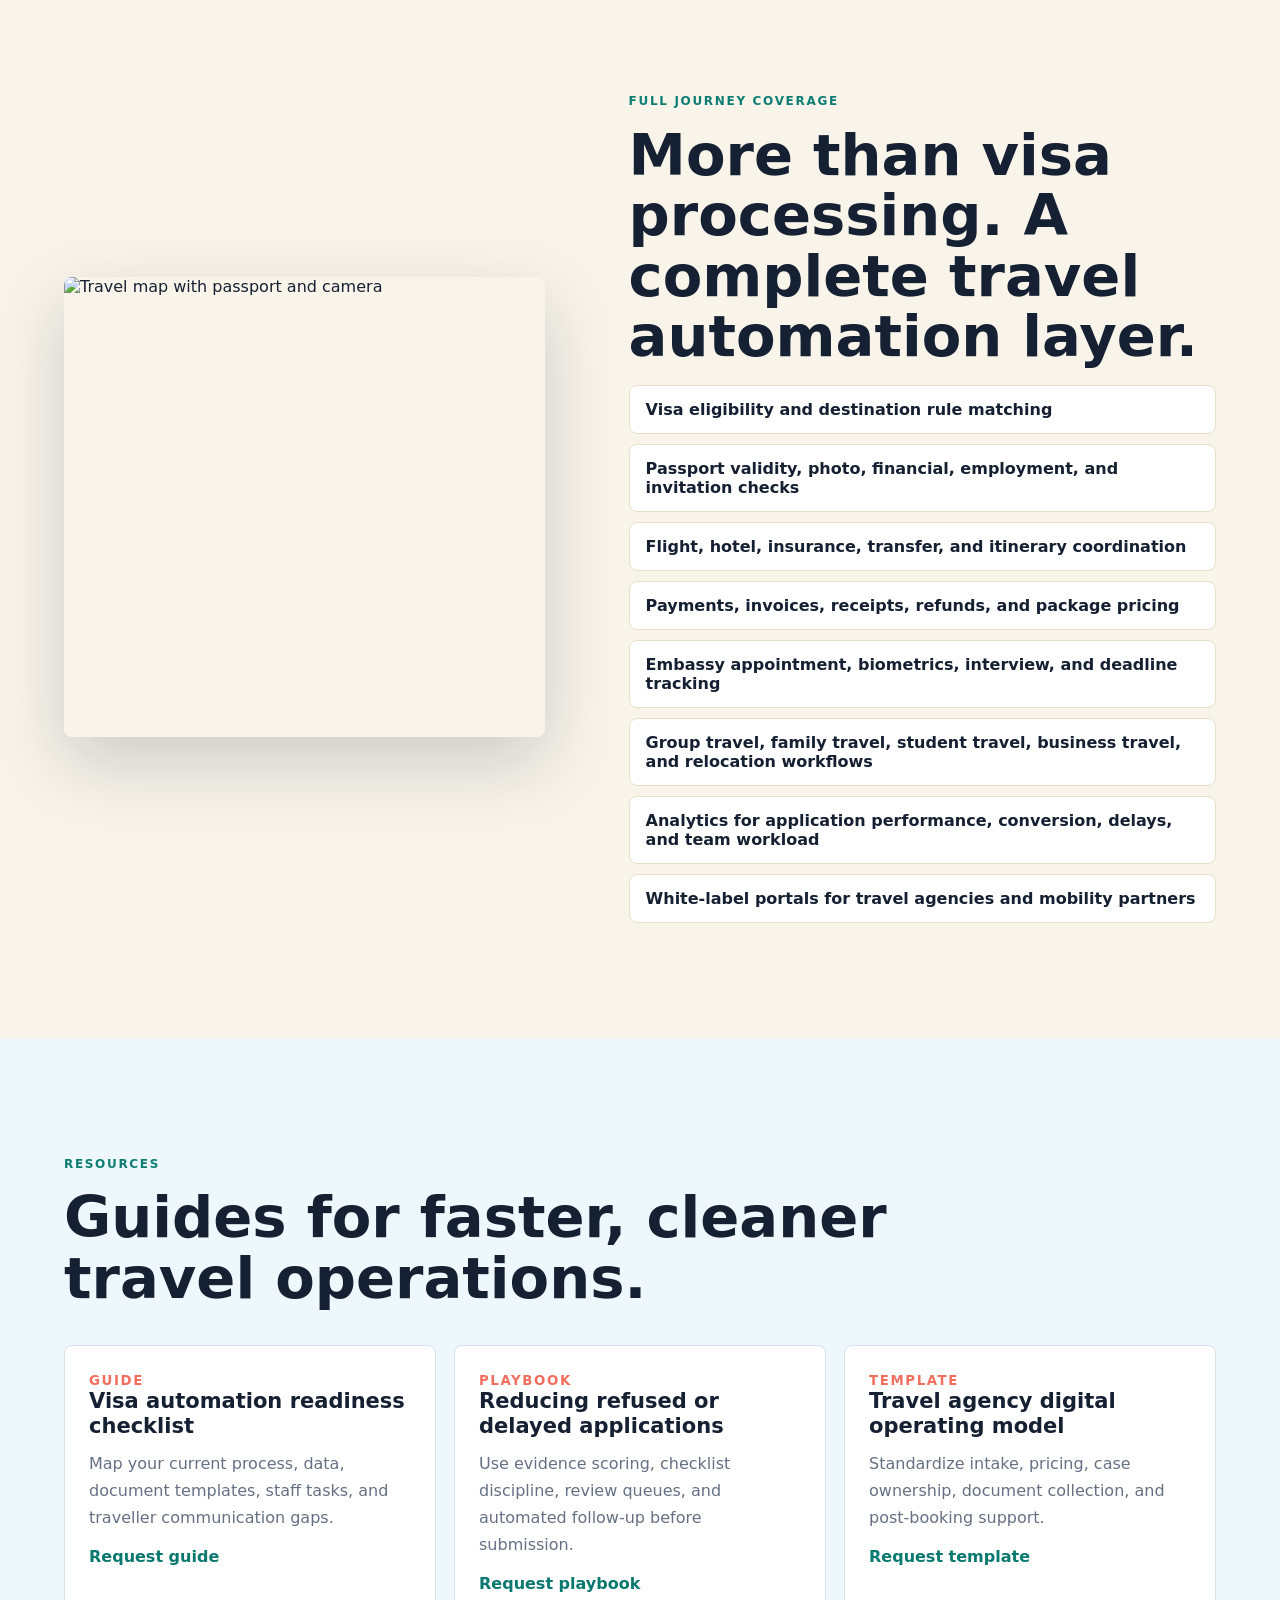
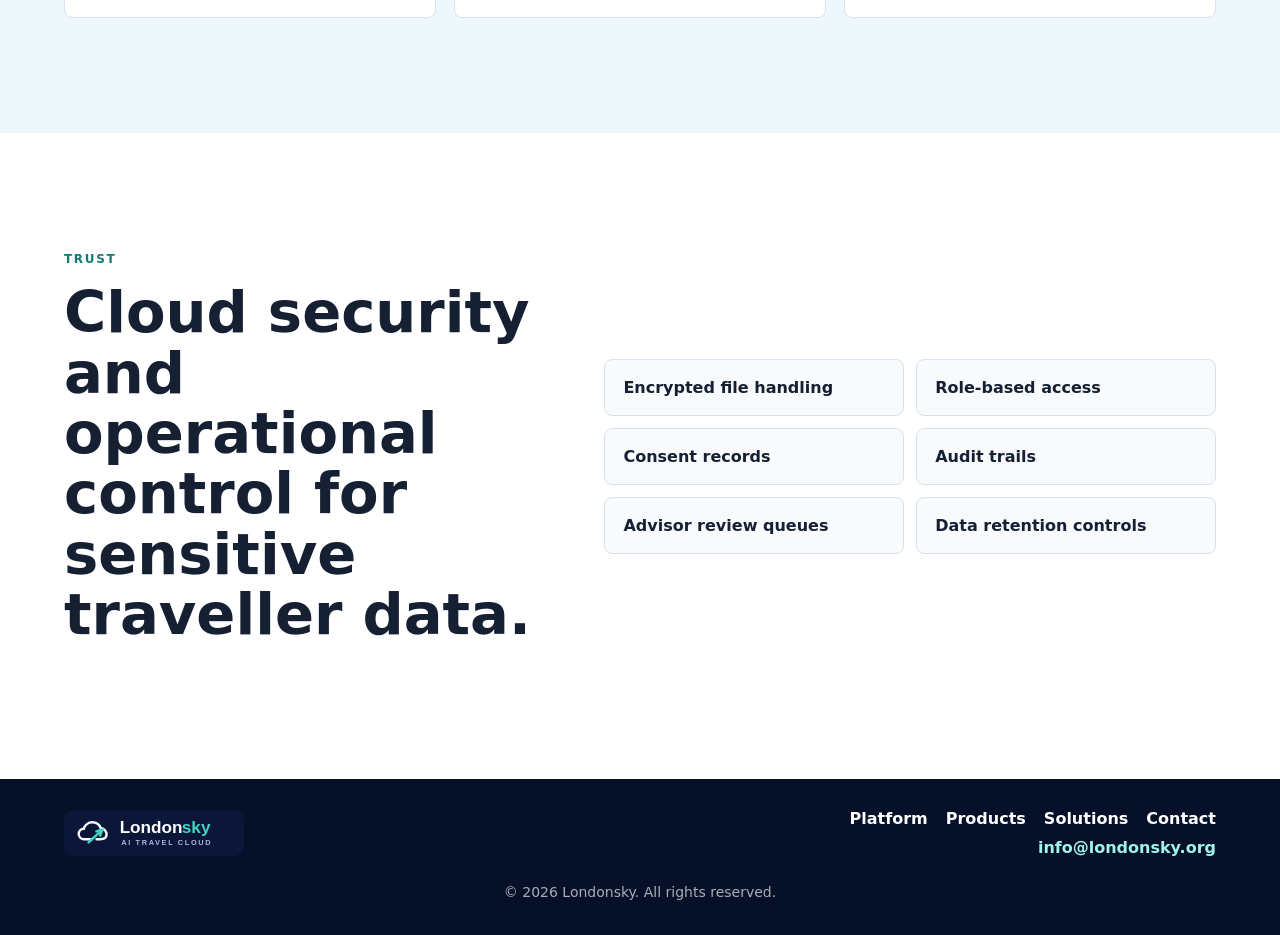
==== commit 5058294b: "Refine Londonsky footer and contact links" ====
--- a/index.html
+++ b/index.html
@@ -24,7 +24,7 @@
       <a href="#automation">Automation</a>
       <a href="#solutions">Solutions</a>
       <a href="#resources">Resources</a>
-      <a class="nav-cta" href="contact.html">Book demo</a>
+      <a class="nav-cta" href="contact.html">Book Demo</a>
     </nav>
   </header>
 
@@ -257,17 +257,19 @@
   </main>
 
   <footer class="site-footer">
-    <div class="footer-brand">
+    <div class="footer-main">
       <a class="footer-logo" href="#top"><img src="logo.svg" alt="Londonsky"></a>
-      <p>All rights reserved c2026 @ Londonsky</p>
-      <a href="mailto:info@londonsky.org">info@londonsky.org</a>
+      <div class="footer-menu">
+        <nav aria-label="Footer navigation">
+          <a href="#platform">Platform</a>
+          <a href="#products">Products</a>
+          <a href="#solutions">Solutions</a>
+          <a href="contact.html">Contact</a>
+        </nav>
+        <a class="footer-email" href="mailto:info@londonsky.org">info@londonsky.org</a>
+      </div>
     </div>
-    <nav aria-label="Footer navigation">
-      <a href="#platform">Platform</a>
-      <a href="#products">Products</a>
-      <a href="#solutions">Solutions</a>
-      <a href="contact.html">Demo</a>
-    </nav>
+    <p class="footer-rights">© 2026 Londonsky. All rights reserved.</p>
   </footer>
 
   <script src="script.js"></script>
--- a/styles.css
+++ b/styles.css
@@ -592,26 +592,22 @@
 }
 
 .site-footer {
+  display: grid;
+  gap: 24px;
+  padding: 30px clamp(18px, 5vw, 68px);
+  color: var(--white);
+  background: #071029;
+}
+
+.footer-main {
   display: flex;
   justify-content: space-between;
   gap: 24px;
-  padding: 30px clamp(18px, 5vw, 68px);
-  color: var(--white);
-  background: #071029;
+  align-items: center;
 }
 
 .footer-logo img {
   width: 180px;
-}
-
-.footer-brand p {
-  margin: 14px 0 6px;
-  color: rgba(255, 255, 255, 0.72);
-}
-
-.footer-brand a:not(.footer-logo) {
-  color: var(--aqua);
-  font-weight: 900;
 }
 
 .site-footer nav {
@@ -620,6 +616,24 @@
   gap: 18px;
   align-items: center;
   font-weight: 900;
+}
+
+.footer-menu {
+  display: grid;
+  justify-items: end;
+  gap: 10px;
+}
+
+.footer-email {
+  color: var(--aqua);
+  font-weight: 900;
+}
+
+.footer-rights {
+  margin: 0;
+  color: rgba(255, 255, 255, 0.66);
+  text-align: center;
+  font-size: 14px;
 }
 
 .contact-page {
@@ -760,8 +774,22 @@
     display: block;
   }
 
+  .footer-main {
+    display: block;
+  }
+
   .site-footer nav {
+    display: flex;
     margin-top: 22px;
+  }
+
+  .footer-menu {
+    justify-items: start;
+    margin-top: 22px;
+  }
+
+  .footer-rights {
+    margin-top: 28px;
   }
 
   .contact-logo {
